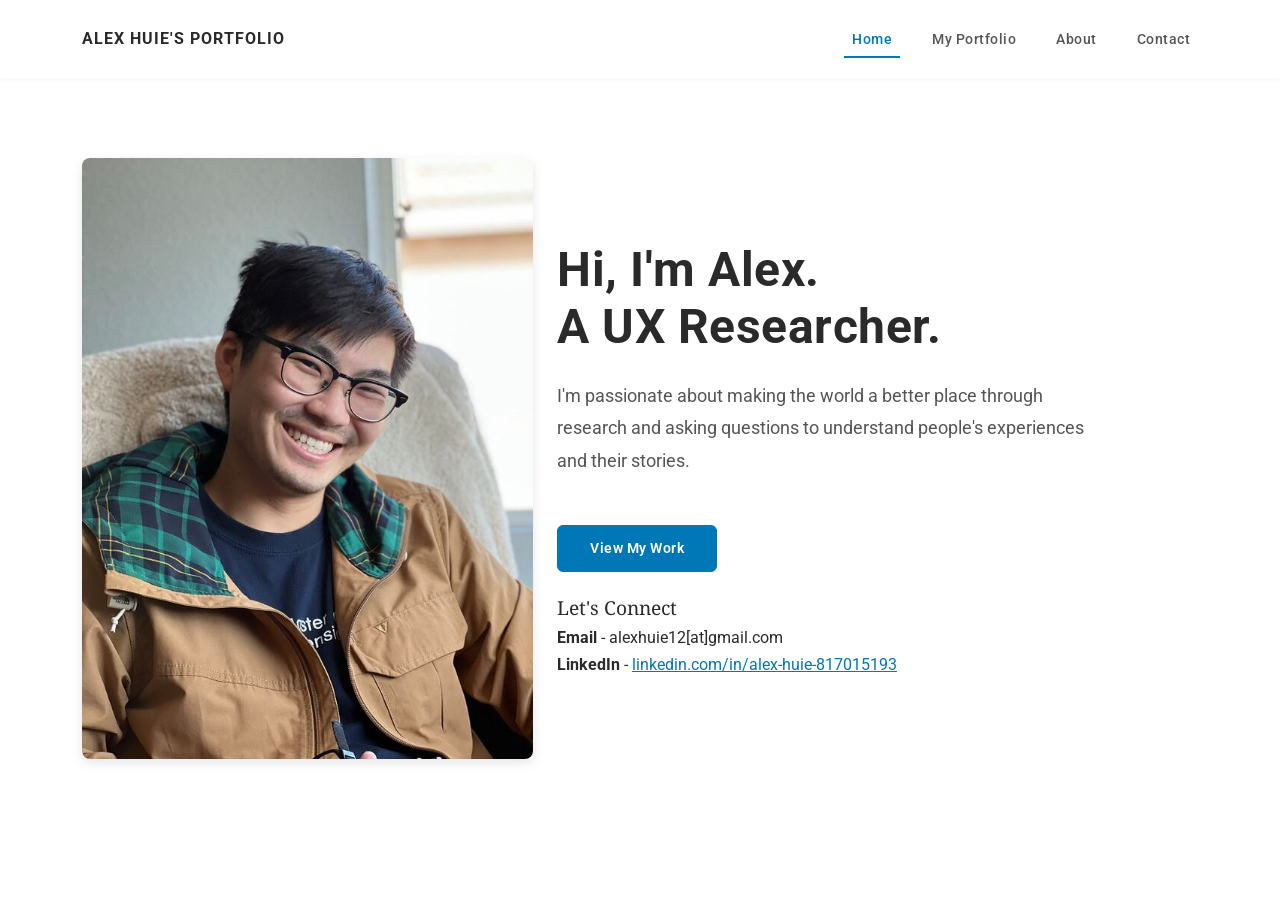
==== index.html @ 17f2474f "Bump CSS version to v3 to force cache refresh" ====
<!DOCTYPE html>
<html lang="en">
<head>
  <meta charset="UTF-8">
  <meta name="viewport" content="width=device-width, initial-scale=1.0">
  <meta http-equiv="Content-Security-Policy" content="upgrade-insecure-requests">
  <meta name="referrer" content="no-referrer">
  <title>Alex Huie - UX Researcher</title>
  <link rel="stylesheet" href="css/bootstrap.min.css">
  <link rel="stylesheet" href="css/styles.css?v=3">
</head>
<body>

  <!-- Navbar -->
  <nav class="navbar navbar-expand-md navbar-light bg-white">
    <div class="container">
      <a class="navbar-brand" href="index.html">Alex Huie's Portfolio</a>
      <button class="navbar-toggler" type="button" data-bs-toggle="collapse" data-bs-target="#mainNav">
        <span class="navbar-toggler-icon"></span>
      </button>
      <div class="collapse navbar-collapse justify-content-end" id="mainNav">
        <ul class="navbar-nav">
          <li class="nav-item"><a class="nav-link active" href="index.html">Home</a></li>
          <li class="nav-item"><a class="nav-link" href="my-portfolio.html">My Portfolio</a></li>
          <li class="nav-item"><a class="nav-link" href="about.html">About</a></li>
          <li class="nav-item"><a class="nav-link" href="contact.html">Contact</a></li>
        </ul>
      </div>
    </div>
  </nav>

  <!-- Hero -->
  <section class="hero">
    <div class="container">
      <div class="row align-items-center">
        <div class="col-md-5 mb-4 mb-md-0">
          <img src="resources/images/alex_face_pic.jpg" alt="Alex Huie" class="hero-img">
        </div>
        <div class="col-md-7">
          <h1 class="hero-title">Hi, I'm Alex.<br>A UX Researcher.</h1>
          <p class="hero-tagline">I'm passionate about making the world a better place through research and asking questions to understand people's experiences and their stories.</p>
          <a href="my-portfolio.html" class="btn btn-dark mt-3">View My Work</a>

          <div class="mt-4">
            <h3 style="font-size: 1.2rem; margin-bottom: 0.5rem;">Let's Connect</h3>
            <p style="margin-bottom: 0.25rem; line-height: 1.4;"><strong>Email</strong> - alexhuie12[at]gmail.com</p>
            <p style="margin-bottom: 0; line-height: 1.4;"><strong>LinkedIn</strong> - <a href="https://www.linkedin.com/in/alex-huie-817015193/" target="_blank" rel="noopener" class="standard-link">linkedin.com/in/alex-huie-817015193</a></p>
          </div>
        </div>
      </div>
    </div>
  </section>

  <script src="js/bootstrap.bundle.min.js"></script>
  <script>
    // Disable right-click
    document.addEventListener('contextmenu', event => event.preventDefault());
  </script>
</body>
</html>
---- css/styles.css ----
@import url('https://fonts.googleapis.com/css2?family=Droid+Serif:ital,wght@0,400;0,700;1,400&family=Roboto:wght@300;400;500;700&display=swap');

/* ── Color Variables ──────────────────────────────── */
:root {
  --accent-color: #0077b6;
  --accent-hover: #005a8f;
  --accent-light: #0096c7;
  --text-dark: #2a2a2a;
  --text-medium: #555;
  --text-light: #888;
  --border-color: #e0e0e0;
}

/* ── Base ─────────────────────────────────────────── */
body {
  font-family: 'Roboto', sans-serif;
  font-size: 16px;
  line-height: 1.7;
  color: var(--text-dark);
  background: #fff;
}

h1, h2, h3 {
  font-family: 'Droid Serif', serif;
  color: var(--text-dark);
  font-weight: 400;
}

h1 { font-size: 2.6rem; line-height: 1.3; }
h2 { font-size: 2rem; line-height: 1.35; color: var(--accent-color); }
h3 { font-size: 1.4rem; }

a {
  color: var(--text-dark);
  text-decoration: underline;
  transition: color 0.3s ease;
}
a:hover {
  color: var(--accent-color);
}

/* Standard blue/purple link behavior */
a.standard-link {
  color: var(--accent-color);
  transition: color 0.3s ease;
}
a.standard-link:visited {
  color: #800080;
}
a.standard-link:hover {
  color: var(--accent-hover);
}
a.standard-link:active {
  color: #cc0000;
}

/* ── Navbar ───────────────────────────────────────── */
.navbar {
  padding: 1.25rem 0;
  box-shadow: 0 2px 4px rgba(0,0,0,0.04);
}
.navbar-brand {
  font-family: 'Roboto', sans-serif;
  font-size: 1rem;
  font-weight: 700;
  text-transform: uppercase;
  letter-spacing: 1px;
  color: var(--text-dark) !important;
  transition: color 0.3s ease;
}
.navbar-brand:hover {
  color: var(--accent-color) !important;
}
.navbar-nav .nav-link {
  font-family: 'Roboto', sans-serif;
  font-size: 0.875rem;
  font-weight: 500;
  letter-spacing: 0.5px;
  color: var(--text-medium) !important;
  margin-left: 1.5rem;
  padding-bottom: 0.25rem;
  border-bottom: 2px solid transparent;
  transition: all 0.3s ease;
}
.navbar-nav .nav-link:hover {
  color: var(--accent-color) !important;
  border-bottom-color: var(--accent-light);
}
.navbar-nav .nav-link.active {
  color: var(--accent-color) !important;
  border-bottom-color: var(--accent-color);
}

/* ── Hero (Homepage) ──────────────────────────────── */
.hero {
  padding: 5rem 0 4rem;
}
.hero-title {
  font-family: 'Roboto', sans-serif;
  font-size: 3rem;
  font-weight: 700;
  letter-spacing: 0.5px;
  line-height: 1.2;
  margin-bottom: 1.5rem;
}
.hero-tagline {
  font-size: 1.125rem;
  line-height: 1.8;
  color: var(--text-medium);
  max-width: 540px;
  margin-bottom: 2rem;
}
.hero-img {
  max-width: 100%;
  height: auto;
  border-radius: 8px;
  box-shadow: 0 4px 12px rgba(0,0,0,0.1);
  transition: transform 0.3s ease, box-shadow 0.3s ease;
}
.hero-img:hover {
  transform: translateY(-4px);
  box-shadow: 0 8px 24px rgba(0,0,0,0.15);
}

/* ── Buttons ──────────────────────────────────────── */
.btn-dark {
  background-color: var(--accent-color);
  border-color: var(--accent-color);
  color: #fff;
  font-size: 0.875rem;
  font-weight: 600;
  letter-spacing: 0.5px;
  padding: 0.75rem 2rem;
  border-radius: 6px;
  transition: all 0.3s ease;
  text-decoration: none;
  display: inline-block;
}
.btn-dark:hover {
  background-color: var(--accent-hover);
  border-color: var(--accent-hover);
  transform: translateY(-2px);
  box-shadow: 0 4px 12px rgba(0, 119, 182, 0.3);
  color: #fff;
}

/* ── Portfolio Cards ──────────────────────────────── */
.portfolio-card {
  padding: 4rem 0;
  transition: background-color 0.3s ease;
}
.portfolio-card:nth-child(even) {
  background-color: #f8f9fa;
  margin-left: -15px;
  margin-right: -15px;
  padding-left: 15px;
  padding-right: 15px;
}
.portfolio-card + .portfolio-card {
  border-top: 1px solid var(--border-color);
}
.portfolio-card img {
  width: 100%;
  height: auto;
  border-radius: 8px;
  object-fit: cover;
  box-shadow: 0 2px 8px rgba(0,0,0,0.1);
  transition: all 0.3s ease;
}
.portfolio-card img:hover {
  transform: scale(1.02);
  box-shadow: 0 4px 16px rgba(0,0,0,0.15);
}
.portfolio-card .card-type {
  font-size: 0.75rem;
  font-weight: 600;
  text-transform: uppercase;
  letter-spacing: 1px;
  color: var(--accent-color);
  margin-bottom: 0.5rem;
}
.portfolio-card h3 {
  margin-bottom: 0.75rem;
  transition: color 0.3s ease;
}
.portfolio-card h3:hover {
  color: var(--accent-color);
}
.portfolio-card .card-methods {
  font-size: 0.85rem;
  color: var(--text-light);
  margin-bottom: 1rem;
  font-style: italic;
}
.portfolio-card .card-desc {
  margin-bottom: 0.75rem;
  line-height: 1.8;
}
.portfolio-card .card-impact {
  font-weight: 500;
  color: var(--accent-color);
  margin-bottom: 1.5rem;
  padding-left: 1rem;
  border-left: 3px solid var(--accent-light);
}
.portfolio-card .btn {
  font-size: 0.8rem;
}

/* ── Page Header ──────────────────────────────────── */
.page-header {
  padding: 4rem 0 2rem;
  border-bottom: 3px solid var(--accent-color);
  margin-bottom: 2rem;
}
.page-header h1 {
  margin-bottom: 0;
  color: var(--text-dark);
}

/* ── About Page ───────────────────────────────────── */
.about-content {
  padding: 0 0 4rem;
  max-width: 720px;
}
.about-content p {
  margin-bottom: 1.5rem;
  line-height: 1.8;
  color: var(--text-dark);
}

/* ── Contact Page ─────────────────────────────────── */
.contact-content {
  padding: 0 0 4rem;
}
.contact-content p {
  font-size: 1.1rem;
  margin-bottom: 0.75rem;
  line-height: 1.7;
}

/* ── Case Study Pages ─────────────────────────────── */
.case-study {
  padding: 2rem 0 4rem;
}
.case-study-meta p {
  margin-bottom: 0.5rem;
  line-height: 1.6;
}
.case-study .disclaimer {
  font-size: 0.875rem;
  font-style: italic;
  color: var(--text-light);
  text-align: left;
  margin-bottom: 2rem;
  line-height: 1.5;
  padding: 1rem;
  background-color: #f8f9fa;
  border-left: 3px solid var(--accent-light);
  border-radius: 4px;
}
.case-study .canva-embed {
  position: relative;
  width: 100%;
  padding-bottom: 56.25%; /* 16:9 */
  height: 0;
  overflow: hidden;
  margin-bottom: 2rem;
  border-radius: 8px;
  box-shadow: 0 4px 12px rgba(0,0,0,0.1);
}
.case-study .canva-embed iframe {
  position: absolute;
  top: 0;
  left: 0;
  width: 100%;
  height: 100%;
  border: none;
}
.case-study .fallback-link {
  margin-bottom: 2rem;
}
.case-study-image {
  margin: 2rem 0;
}
.case-study-image img {
  display: block;
  width: 100%;
  height: auto;
  border-radius: 8px;
  box-shadow: 0 4px 12px rgba(0,0,0,0.1);
  transition: transform 0.3s ease, box-shadow 0.3s ease;
}
.case-study-image img:hover {
  transform: translateY(-2px);
  box-shadow: 0 6px 16px rgba(0,0,0,0.15);
}
.image-caption {
  font-size: 0.875rem;
  font-style: italic;
  color: var(--text-light);
  text-align: center;
  margin-top: 0.75rem;
  margin-bottom: 0;
  line-height: 1.5;
}

/* ── Footer ───────────────────────────────────────── */
.site-footer {
  border-top: 2px solid var(--border-color);
  padding: 2rem 0;
  margin-top: 3rem;
  background-color: #f8f9fa;
}
.site-footer .nav-link {
  font-size: 0.8rem;
  font-weight: 600;
  letter-spacing: 0.5px;
  color: var(--text-medium);
  padding: 0 0.75rem;
  transition: color 0.3s ease;
}
.site-footer .nav-link:hover {
  color: var(--accent-color);
}

/* ── Responsive ───────────────────────────────────── */
@media (max-width: 768px) {
  .hero-title {
    font-size: 2rem;
  }
  h1 { font-size: 2rem; }
  h2 { font-size: 1.5rem; }

  .hero {
    padding: 3rem 0 2rem;
    text-align: center;
  }
  .hero-tagline {
    margin: 0 auto 1.5rem;
  }
  .hero-img {
    margin-bottom: 2rem;
  }

  .portfolio-card {
    padding: 3rem 0;
  }
  .portfolio-card:nth-child(even) {
    margin-left: 0;
    margin-right: 0;
    padding-left: 0;
    padding-right: 0;
  }
  .portfolio-card img {
    margin-bottom: 1.5rem;
  }

  .navbar-nav .nav-link {
    margin-left: 0;
    border-bottom: none;
    padding: 0.5rem 0;
  }
  .navbar-nav .nav-link.active {
    border-bottom: none;
    font-weight: 700;
  }

  .page-header {
    padding: 3rem 0 1.5rem;
  }
}
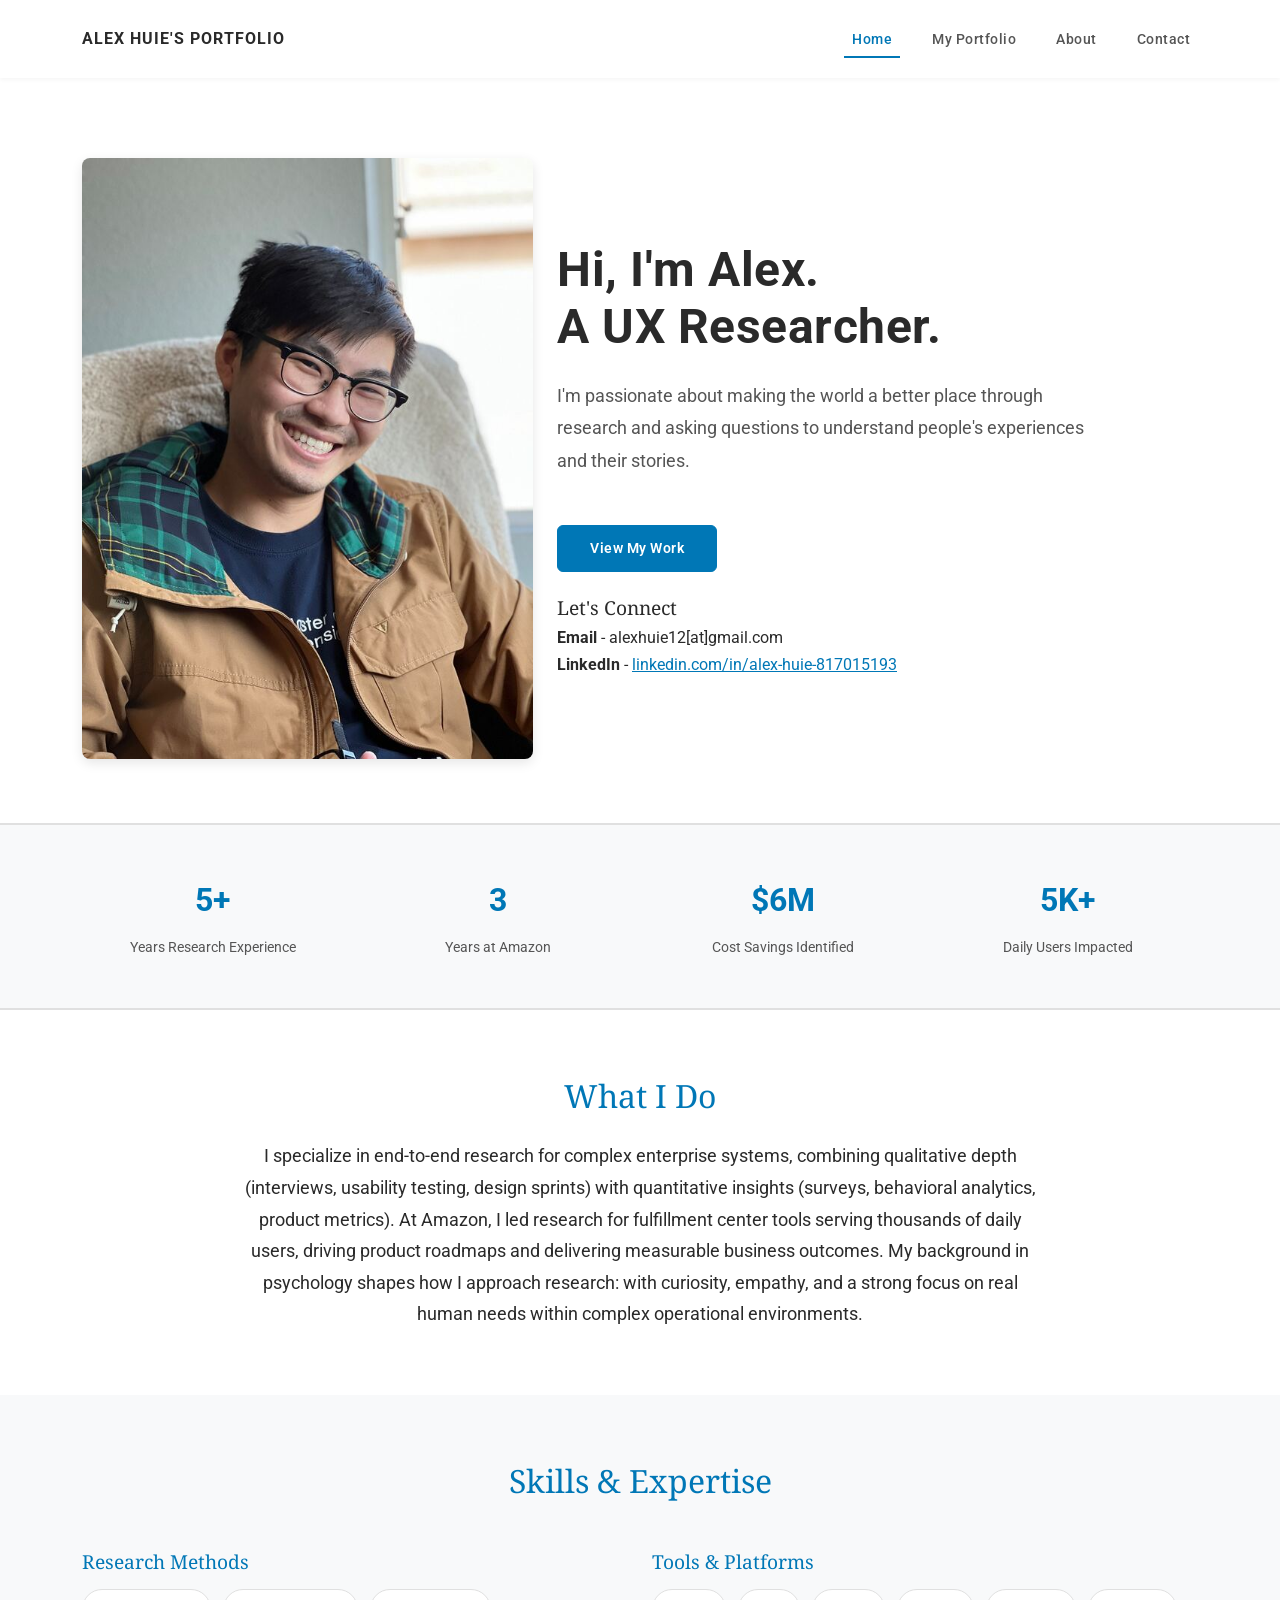
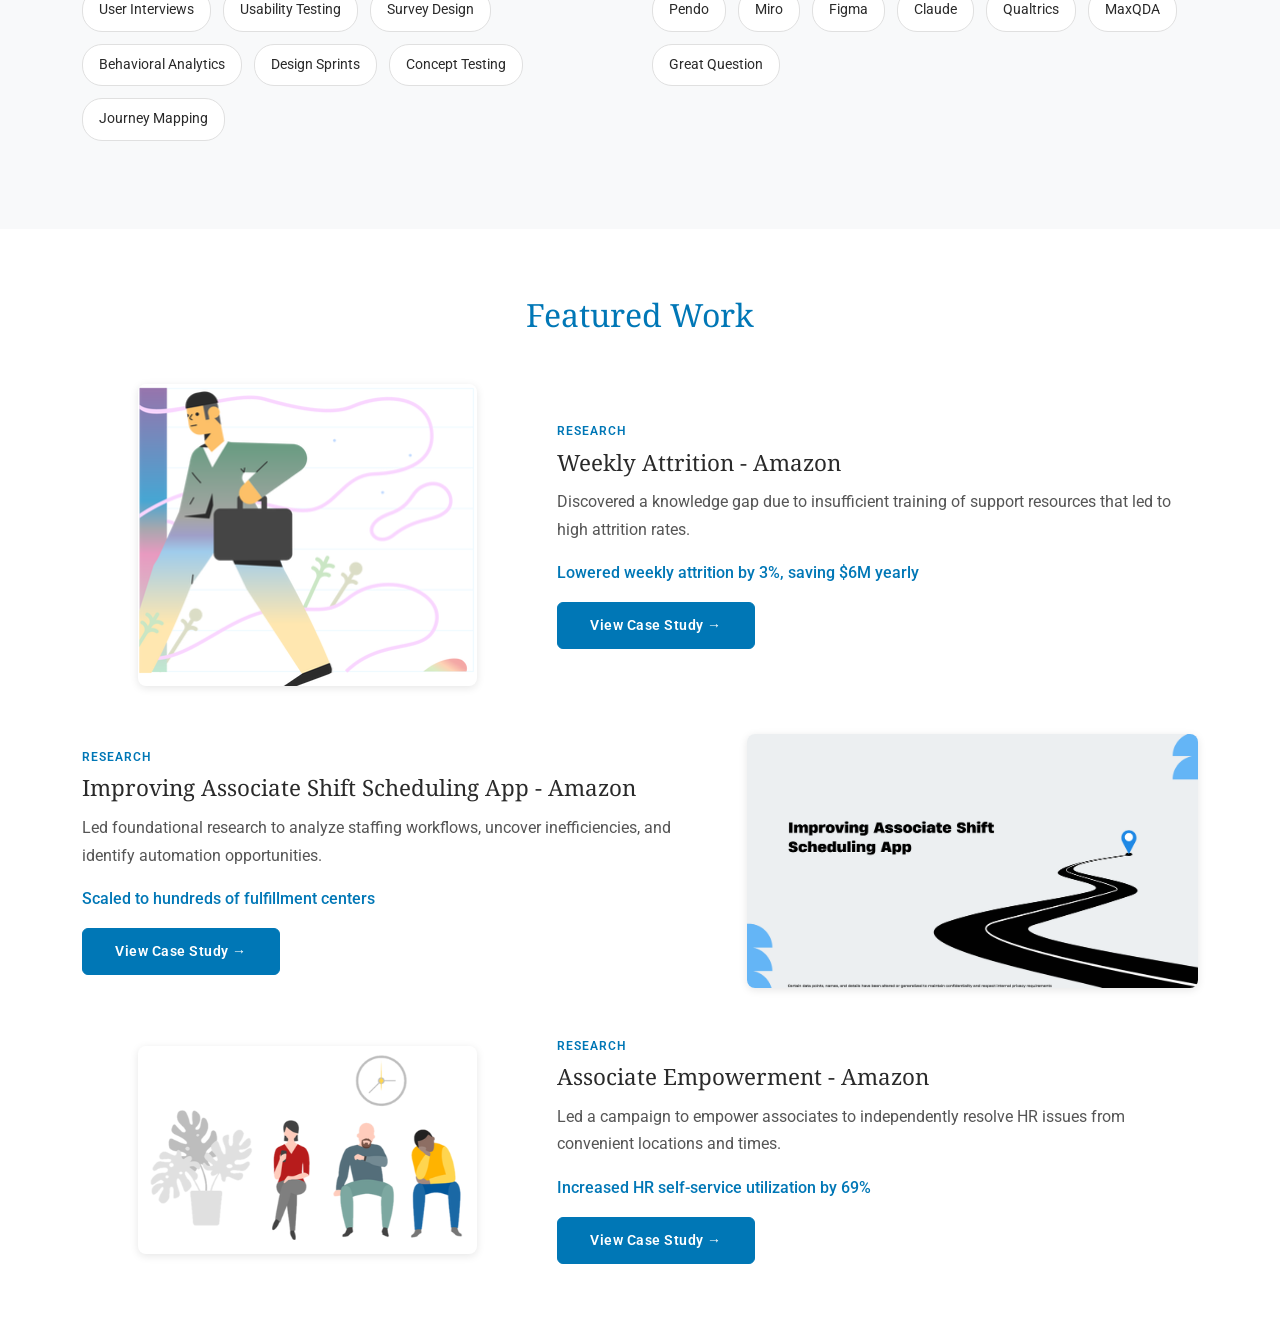
==== commit a200bebc: "Revamped home page" ====
--- a/index.html
+++ b/index.html
@@ -7,7 +7,7 @@
   <meta name="referrer" content="no-referrer">
   <title>Alex Huie - UX Researcher</title>
   <link rel="stylesheet" href="css/bootstrap.min.css">
-  <link rel="stylesheet" href="css/styles.css?v=3">
+  <link rel="stylesheet" href="css/styles.css?v=4">
 </head>
 <body>
 
@@ -51,6 +51,124 @@
     </div>
   </section>
 
+  <!-- Stats Bar -->
+  <section style="background-color: #f8f9fa; padding: 3rem 0; border-top: 2px solid var(--border-color); border-bottom: 2px solid var(--border-color);">
+    <div class="container">
+      <div class="row text-center">
+        <div class="col-md-3 col-6 mb-3 mb-md-0">
+          <div style="font-size: 2rem; font-weight: 700; color: var(--accent-color); margin-bottom: 0.5rem;">5+</div>
+          <div style="font-size: 0.9rem; color: var(--text-medium);">Years Research Experience</div>
+        </div>
+        <div class="col-md-3 col-6 mb-3 mb-md-0">
+          <div style="font-size: 2rem; font-weight: 700; color: var(--accent-color); margin-bottom: 0.5rem;">3</div>
+          <div style="font-size: 0.9rem; color: var(--text-medium);">Years at Amazon</div>
+        </div>
+        <div class="col-md-3 col-6">
+          <div style="font-size: 2rem; font-weight: 700; color: var(--accent-color); margin-bottom: 0.5rem;">$6M</div>
+          <div style="font-size: 0.9rem; color: var(--text-medium);">Cost Savings Identified</div>
+        </div>
+        <div class="col-md-3 col-6">
+          <div style="font-size: 2rem; font-weight: 700; color: var(--accent-color); margin-bottom: 0.5rem;">5K+</div>
+          <div style="font-size: 0.9rem; color: var(--text-medium);">Daily Users Impacted</div>
+        </div>
+      </div>
+    </div>
+  </section>
+
+  <!-- What I Do -->
+  <section style="padding: 4rem 0;">
+    <div class="container">
+      <div style="max-width: 800px; margin: 0 auto; text-align: center;">
+        <h2 style="margin-bottom: 1.5rem;">What I Do</h2>
+        <p style="font-size: 1.1rem; line-height: 1.8; color: var(--text-dark); margin-bottom: 0;">
+          I specialize in end-to-end research for complex enterprise systems, combining qualitative depth (interviews, usability testing, design sprints) with quantitative insights (surveys, behavioral analytics, product metrics). At Amazon, I led research for fulfillment center tools serving thousands of daily users, driving product roadmaps and delivering measurable business outcomes. My background in psychology shapes how I approach research: with curiosity, empathy, and a strong focus on real human needs within complex operational environments.
+        </p>
+      </div>
+    </div>
+  </section>
+
+  <!-- Skills -->
+  <section style="background-color: #f8f9fa; padding: 4rem 0;">
+    <div class="container">
+      <h2 style="text-align: center; margin-bottom: 3rem;">Skills & Expertise</h2>
+      <div class="row">
+        <div class="col-md-6 mb-4">
+          <h3 style="font-size: 1.2rem; color: var(--accent-color); margin-bottom: 1rem;">Research Methods</h3>
+          <div style="display: flex; flex-wrap: wrap; gap: 0.75rem;">
+            <span style="background: white; padding: 0.5rem 1rem; border-radius: 20px; font-size: 0.9rem; border: 1px solid var(--border-color); white-space: nowrap;">User Interviews</span>
+            <span style="background: white; padding: 0.5rem 1rem; border-radius: 20px; font-size: 0.9rem; border: 1px solid var(--border-color); white-space: nowrap;">Usability Testing</span>
+            <span style="background: white; padding: 0.5rem 1rem; border-radius: 20px; font-size: 0.9rem; border: 1px solid var(--border-color); white-space: nowrap;">Survey Design</span>
+            <span style="background: white; padding: 0.5rem 1rem; border-radius: 20px; font-size: 0.9rem; border: 1px solid var(--border-color); white-space: nowrap;">Behavioral Analytics</span>
+            <span style="background: white; padding: 0.5rem 1rem; border-radius: 20px; font-size: 0.9rem; border: 1px solid var(--border-color); white-space: nowrap;">Design Sprints</span>
+            <span style="background: white; padding: 0.5rem 1rem; border-radius: 20px; font-size: 0.9rem; border: 1px solid var(--border-color); white-space: nowrap;">Concept Testing</span>
+            <span style="background: white; padding: 0.5rem 1rem; border-radius: 20px; font-size: 0.9rem; border: 1px solid var(--border-color); white-space: nowrap;">Journey Mapping</span>
+          </div>
+        </div>
+        <div class="col-md-6 mb-4">
+          <h3 style="font-size: 1.2rem; color: var(--accent-color); margin-bottom: 1rem;">Tools & Platforms</h3>
+          <div style="display: flex; flex-wrap: wrap; gap: 0.75rem;">
+            <span style="background: white; padding: 0.5rem 1rem; border-radius: 20px; font-size: 0.9rem; border: 1px solid var(--border-color); white-space: nowrap;">Pendo</span>
+            <span style="background: white; padding: 0.5rem 1rem; border-radius: 20px; font-size: 0.9rem; border: 1px solid var(--border-color); white-space: nowrap;">Miro</span>
+            <span style="background: white; padding: 0.5rem 1rem; border-radius: 20px; font-size: 0.9rem; border: 1px solid var(--border-color); white-space: nowrap;">Figma</span>
+            <span style="background: white; padding: 0.5rem 1rem; border-radius: 20px; font-size: 0.9rem; border: 1px solid var(--border-color); white-space: nowrap;">Claude</span>
+            <span style="background: white; padding: 0.5rem 1rem; border-radius: 20px; font-size: 0.9rem; border: 1px solid var(--border-color); white-space: nowrap;">Qualtrics</span>
+            <span style="background: white; padding: 0.5rem 1rem; border-radius: 20px; font-size: 0.9rem; border: 1px solid var(--border-color); white-space: nowrap;">MaxQDA</span>
+            <span style="background: white; padding: 0.5rem 1rem; border-radius: 20px; font-size: 0.9rem; border: 1px solid var(--border-color); white-space: nowrap;">Great Question</span>
+          </div>
+        </div>
+      </div>
+    </div>
+  </section>
+
+  <!-- Featured Projects -->
+  <section style="padding: 4rem 0;">
+    <div class="container">
+      <h2 style="text-align: center; margin-bottom: 3rem;">Featured Work</h2>
+
+      <!-- Project 1 -->
+      <div class="row align-items-center mb-5">
+        <div class="col-md-5 mb-3 mb-md-0">
+          <img src="resources/images/amazon%20weekly%20attrition/amazon weekly attrition thumbnail.png" alt="Weekly Attrition Research" style="width: 75%; height: auto; border-radius: 8px; box-shadow: 0 2px 8px rgba(0,0,0,0.1); display: block; margin: 0 auto;">
+        </div>
+        <div class="col-md-7">
+          <div style="font-size: 0.75rem; font-weight: 600; text-transform: uppercase; letter-spacing: 1px; color: var(--accent-color); margin-bottom: 0.5rem;">Research</div>
+          <h3 style="margin-bottom: 0.75rem;">Weekly Attrition - Amazon</h3>
+          <p style="color: var(--text-medium); margin-bottom: 1rem;">Discovered a knowledge gap due to insufficient training of support resources that led to high attrition rates.</p>
+          <p style="font-weight: 500; color: var(--accent-color); margin-bottom: 1rem;">Lowered weekly attrition by 3%, saving $6M yearly</p>
+          <a href="weekly-attrition---amazon.html" class="btn btn-dark">View Case Study →</a>
+        </div>
+      </div>
+
+      <!-- Project 2 -->
+      <div class="row align-items-center mb-5" style="flex-direction: row-reverse;">
+        <div class="col-md-5 mb-3 mb-md-0">
+          <img src="resources/images/amazon improving associate scheduling app/amazon improving aa scheduling app thumbnail.png" alt="Scheduling App Research" style="width: 100%; height: auto; border-radius: 8px; box-shadow: 0 2px 8px rgba(0,0,0,0.1);">
+        </div>
+        <div class="col-md-7">
+          <div style="font-size: 0.75rem; font-weight: 600; text-transform: uppercase; letter-spacing: 1px; color: var(--accent-color); margin-bottom: 0.5rem;">Research</div>
+          <h3 style="margin-bottom: 0.75rem;">Improving Associate Shift Scheduling App - Amazon</h3>
+          <p style="color: var(--text-medium); margin-bottom: 1rem;">Led foundational research to analyze staffing workflows, uncover inefficiencies, and identify automation opportunities.</p>
+          <p style="font-weight: 500; color: var(--accent-color); margin-bottom: 1rem;">Scaled to hundreds of fulfillment centers</p>
+          <a href="improving-associate-shift-scheduling-app.html" class="btn btn-dark">View Case Study →</a>
+        </div>
+      </div>
+
+      <!-- Project 3 -->
+      <div class="row align-items-center">
+        <div class="col-md-5 mb-3 mb-md-0">
+          <img src="resources/images/amazon%20associate%20empowerment/amazon associate empowerment thumbnail.png" alt="Associate Empowerment" style="width: 75%; height: auto; border-radius: 8px; box-shadow: 0 2px 8px rgba(0,0,0,0.1); display: block; margin: 0 auto;">
+        </div>
+        <div class="col-md-7">
+          <div style="font-size: 0.75rem; font-weight: 600; text-transform: uppercase; letter-spacing: 1px; color: var(--accent-color); margin-bottom: 0.5rem;">Research</div>
+          <h3 style="margin-bottom: 0.75rem;">Associate Empowerment - Amazon</h3>
+          <p style="color: var(--text-medium); margin-bottom: 1rem;">Led a campaign to empower associates to independently resolve HR issues from convenient locations and times.</p>
+          <p style="font-weight: 500; color: var(--accent-color); margin-bottom: 1rem;">Increased HR self-service utilization by 69%</p>
+          <a href="associate-empowerment---amazon.html" class="btn btn-dark">View Case Study →</a>
+        </div>
+      </div>
+    </div>
+  </section>
+
   <script src="js/bootstrap.bundle.min.js"></script>
   <script>
     // Disable right-click
--- a/css/styles.css
+++ b/css/styles.css
@@ -9,6 +9,11 @@
   --text-medium: #555;
   --text-light: #888;
   --border-color: #e0e0e0;
+}
+
+/* ── Smooth Scrolling ─────────────────────────────── */
+html {
+  scroll-behavior: smooth;
 }
 
 /* ── Base ─────────────────────────────────────────── */
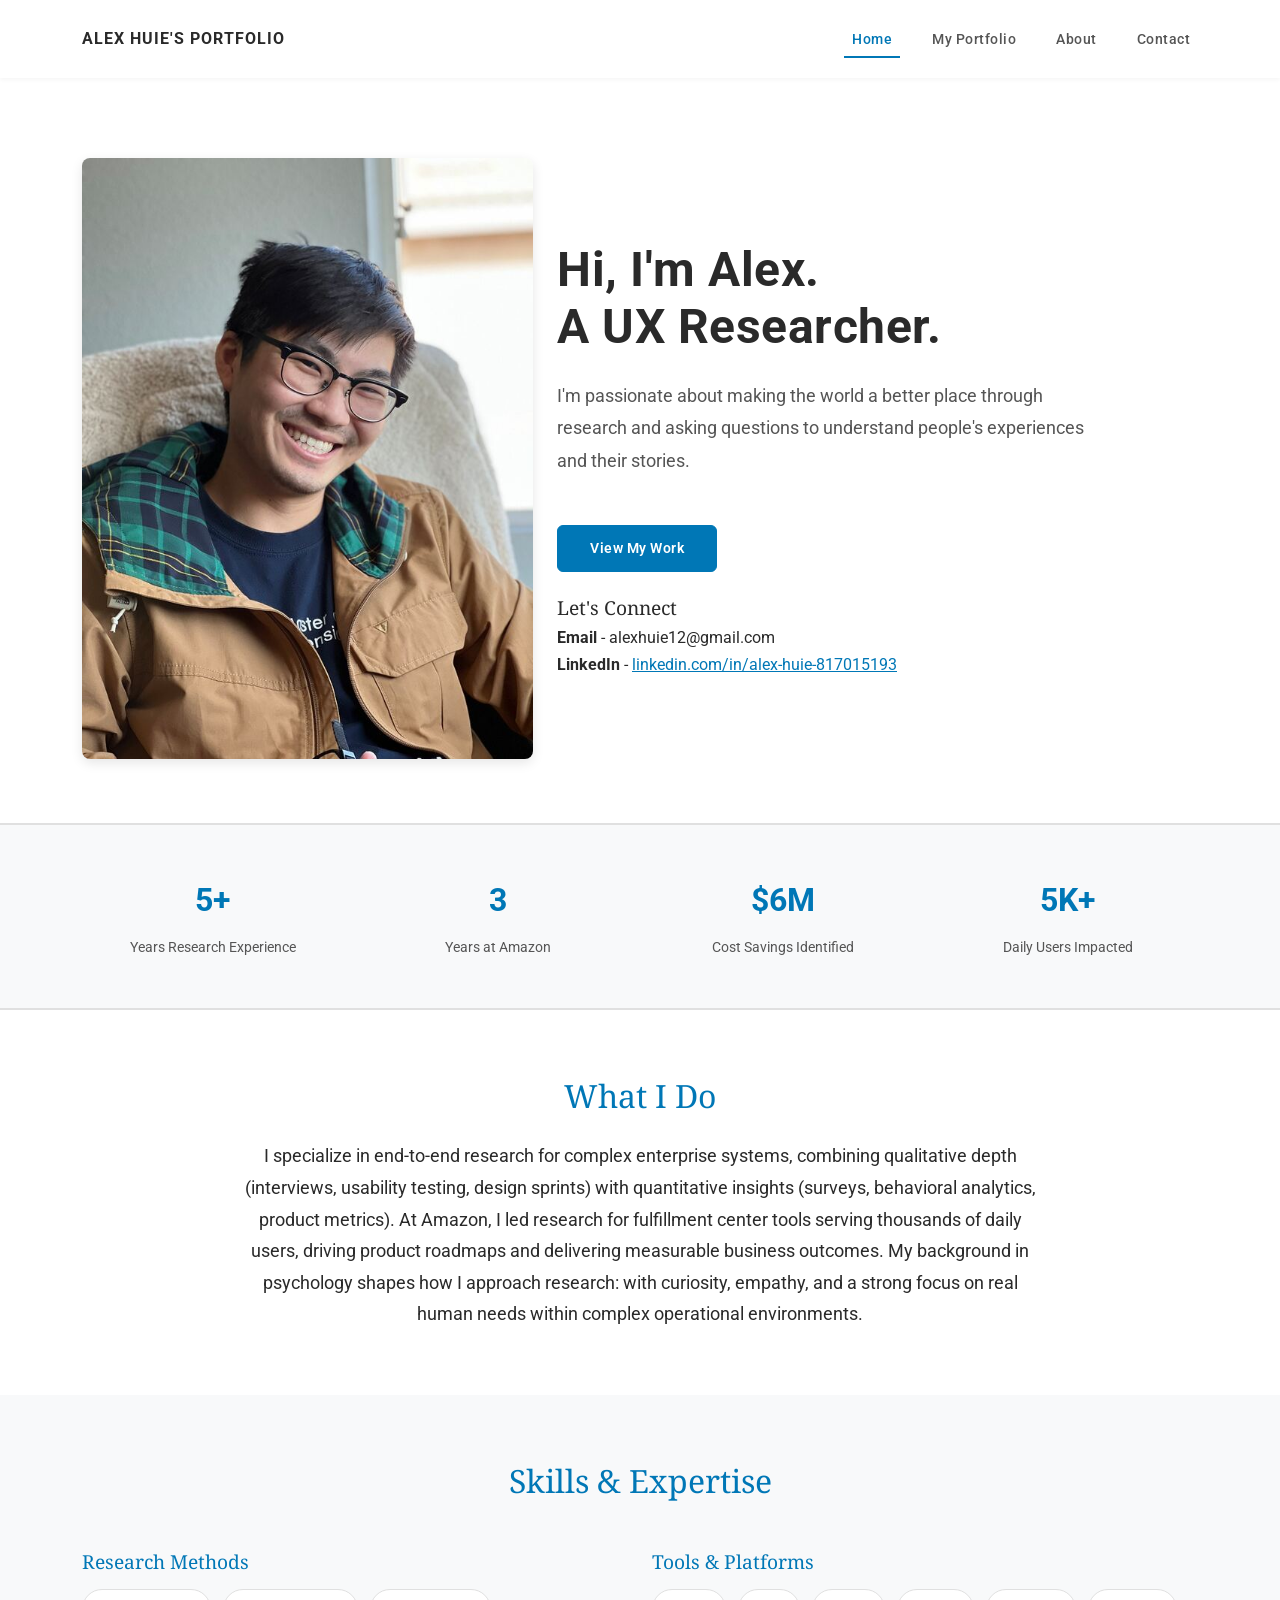
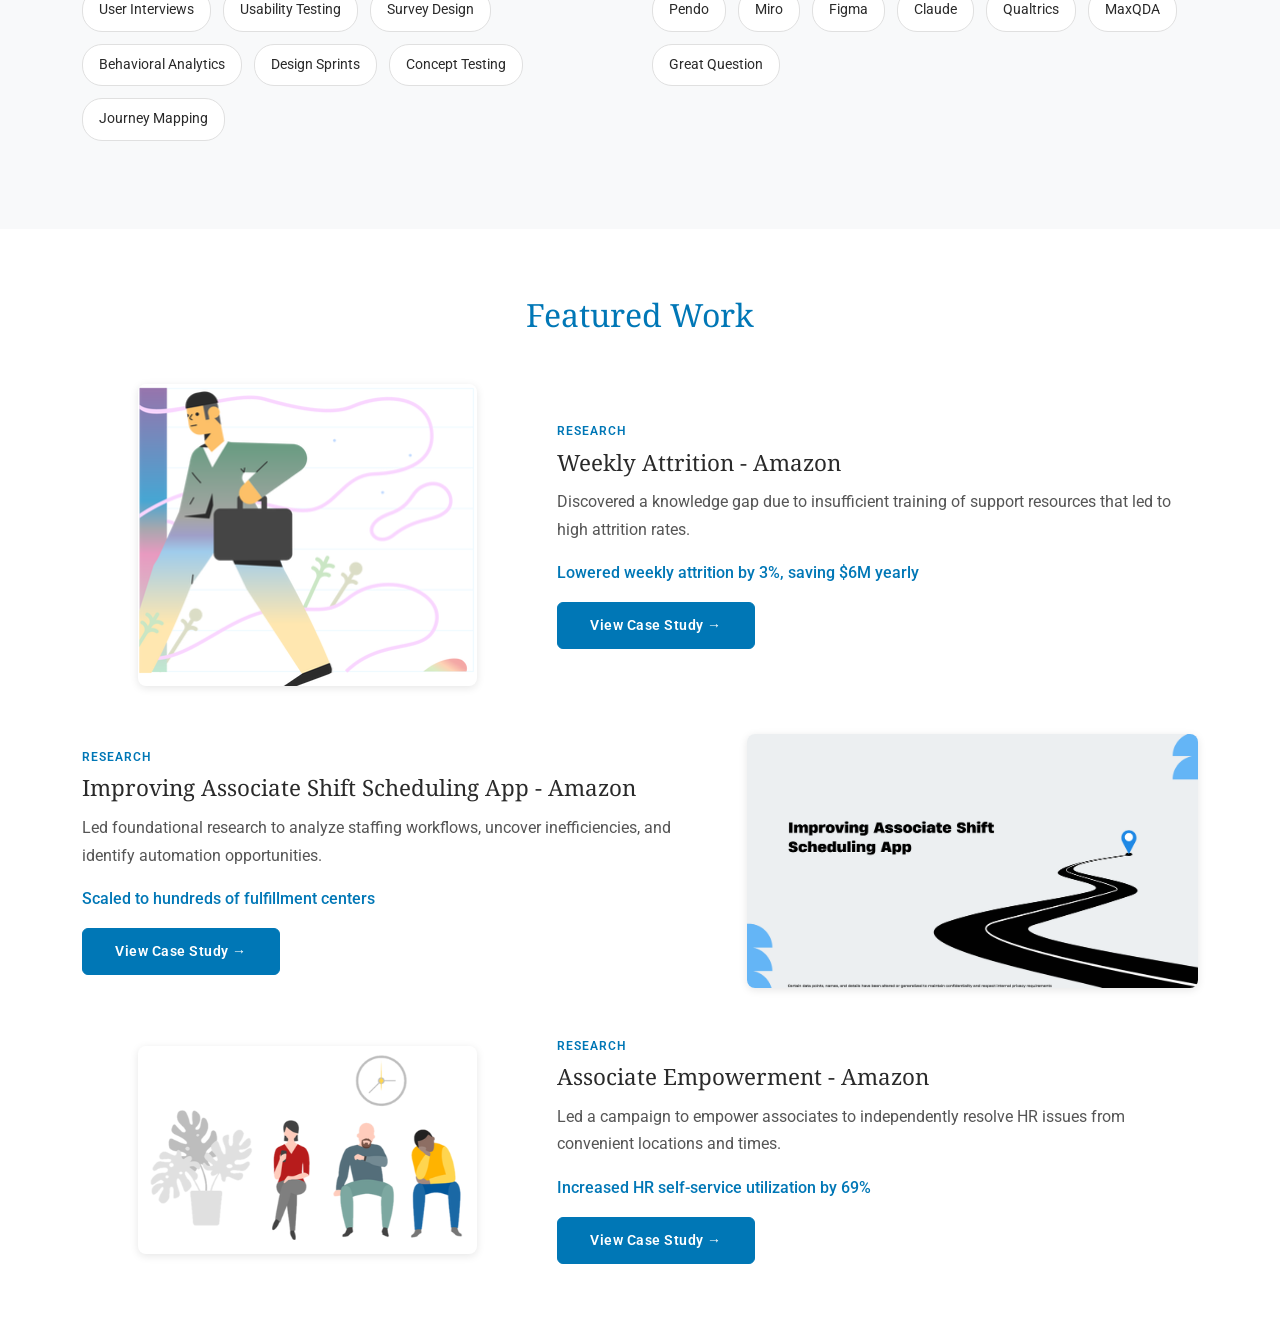
==== commit 043cc52c: "updated contact page" ====
--- a/index.html
+++ b/index.html
@@ -43,7 +43,7 @@
 
           <div class="mt-4">
             <h3 style="font-size: 1.2rem; margin-bottom: 0.5rem;">Let's Connect</h3>
-            <p style="margin-bottom: 0.25rem; line-height: 1.4;"><strong>Email</strong> - alexhuie12[at]gmail.com</p>
+            <p style="margin-bottom: 0.25rem; line-height: 1.4;"><strong>Email</strong> - <span id="email-display"></span></p>
             <p style="margin-bottom: 0; line-height: 1.4;"><strong>LinkedIn</strong> - <a href="https://www.linkedin.com/in/alex-huie-817015193/" target="_blank" rel="noopener" class="standard-link">linkedin.com/in/alex-huie-817015193</a></p>
           </div>
         </div>
@@ -171,6 +171,12 @@
 
   <script src="js/bootstrap.bundle.min.js"></script>
   <script>
+    // Construct email to avoid bot scraping
+    const user = 'alexhuie12';
+    const domain = 'gmail.com';
+    const email = user + '@' + domain;
+    document.getElementById('email-display').textContent = email;
+
     // Disable right-click
     document.addEventListener('contextmenu', event => event.preventDefault());
   </script>
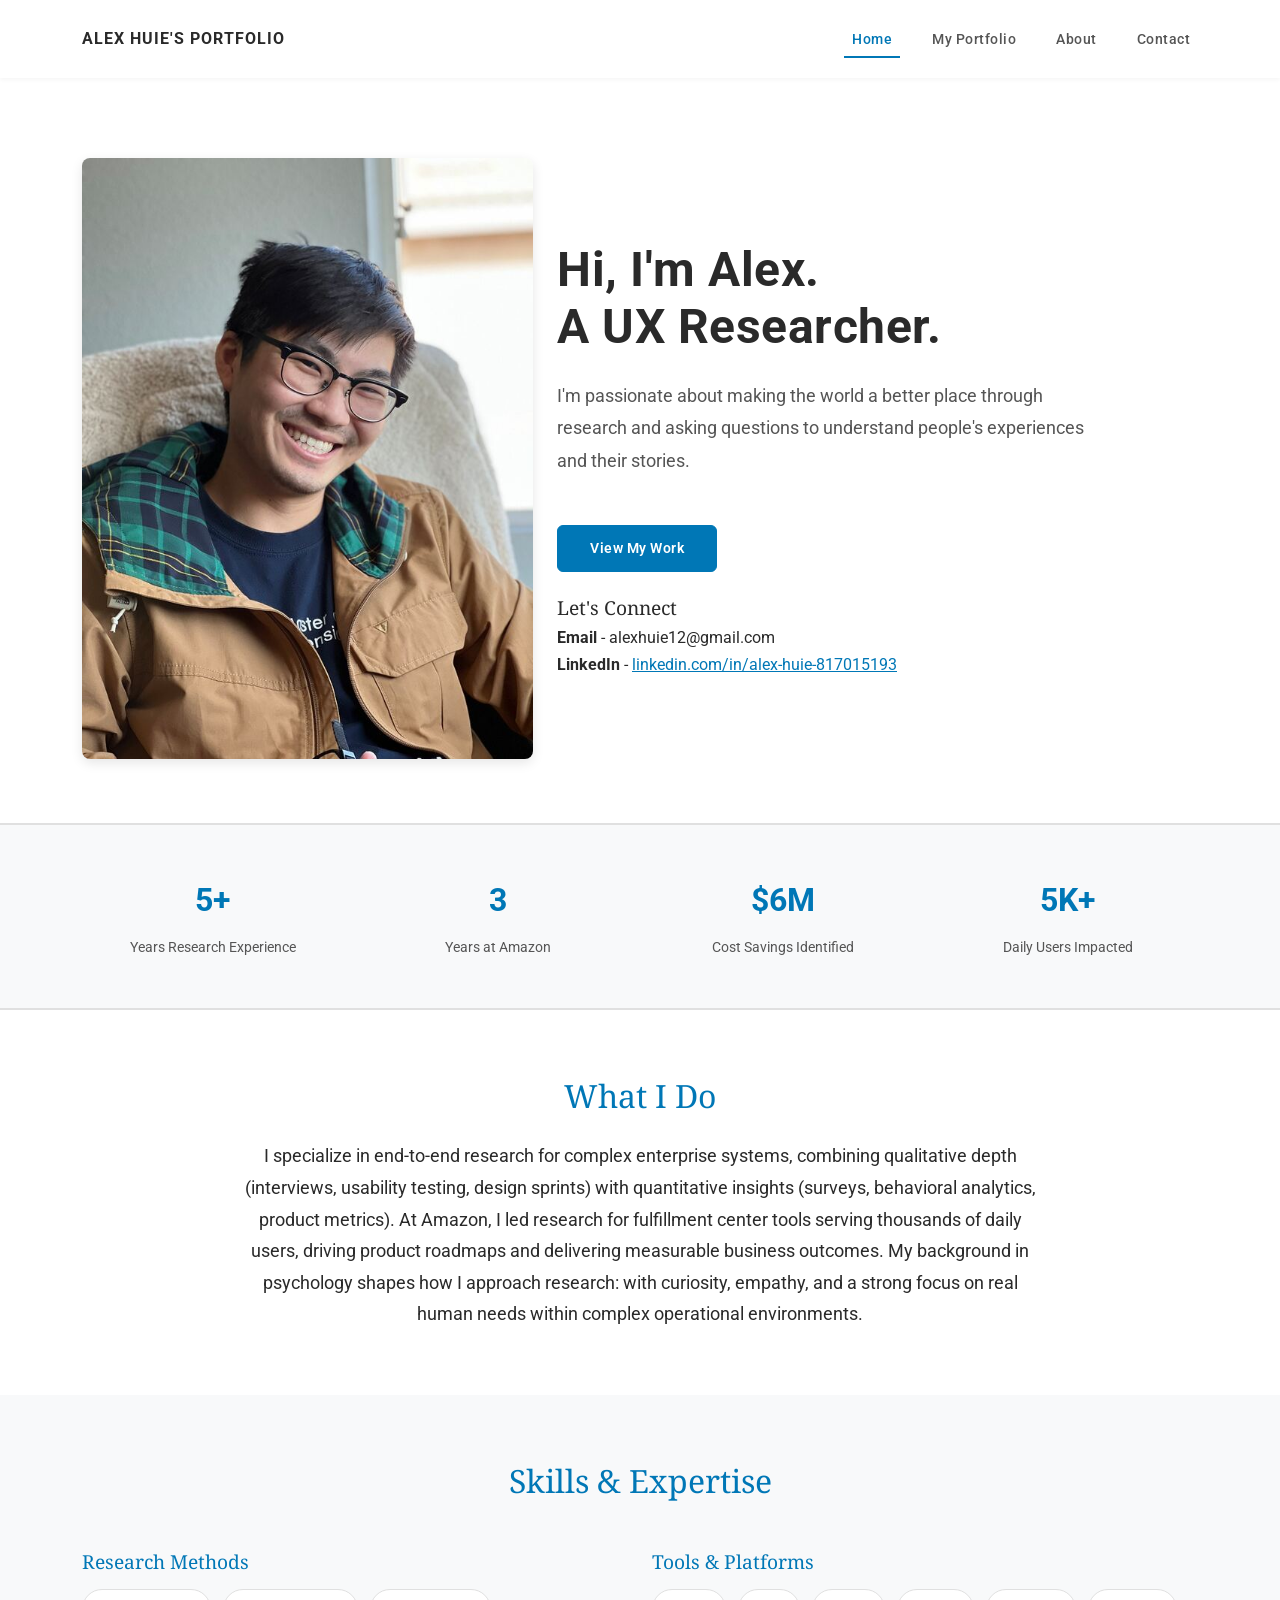
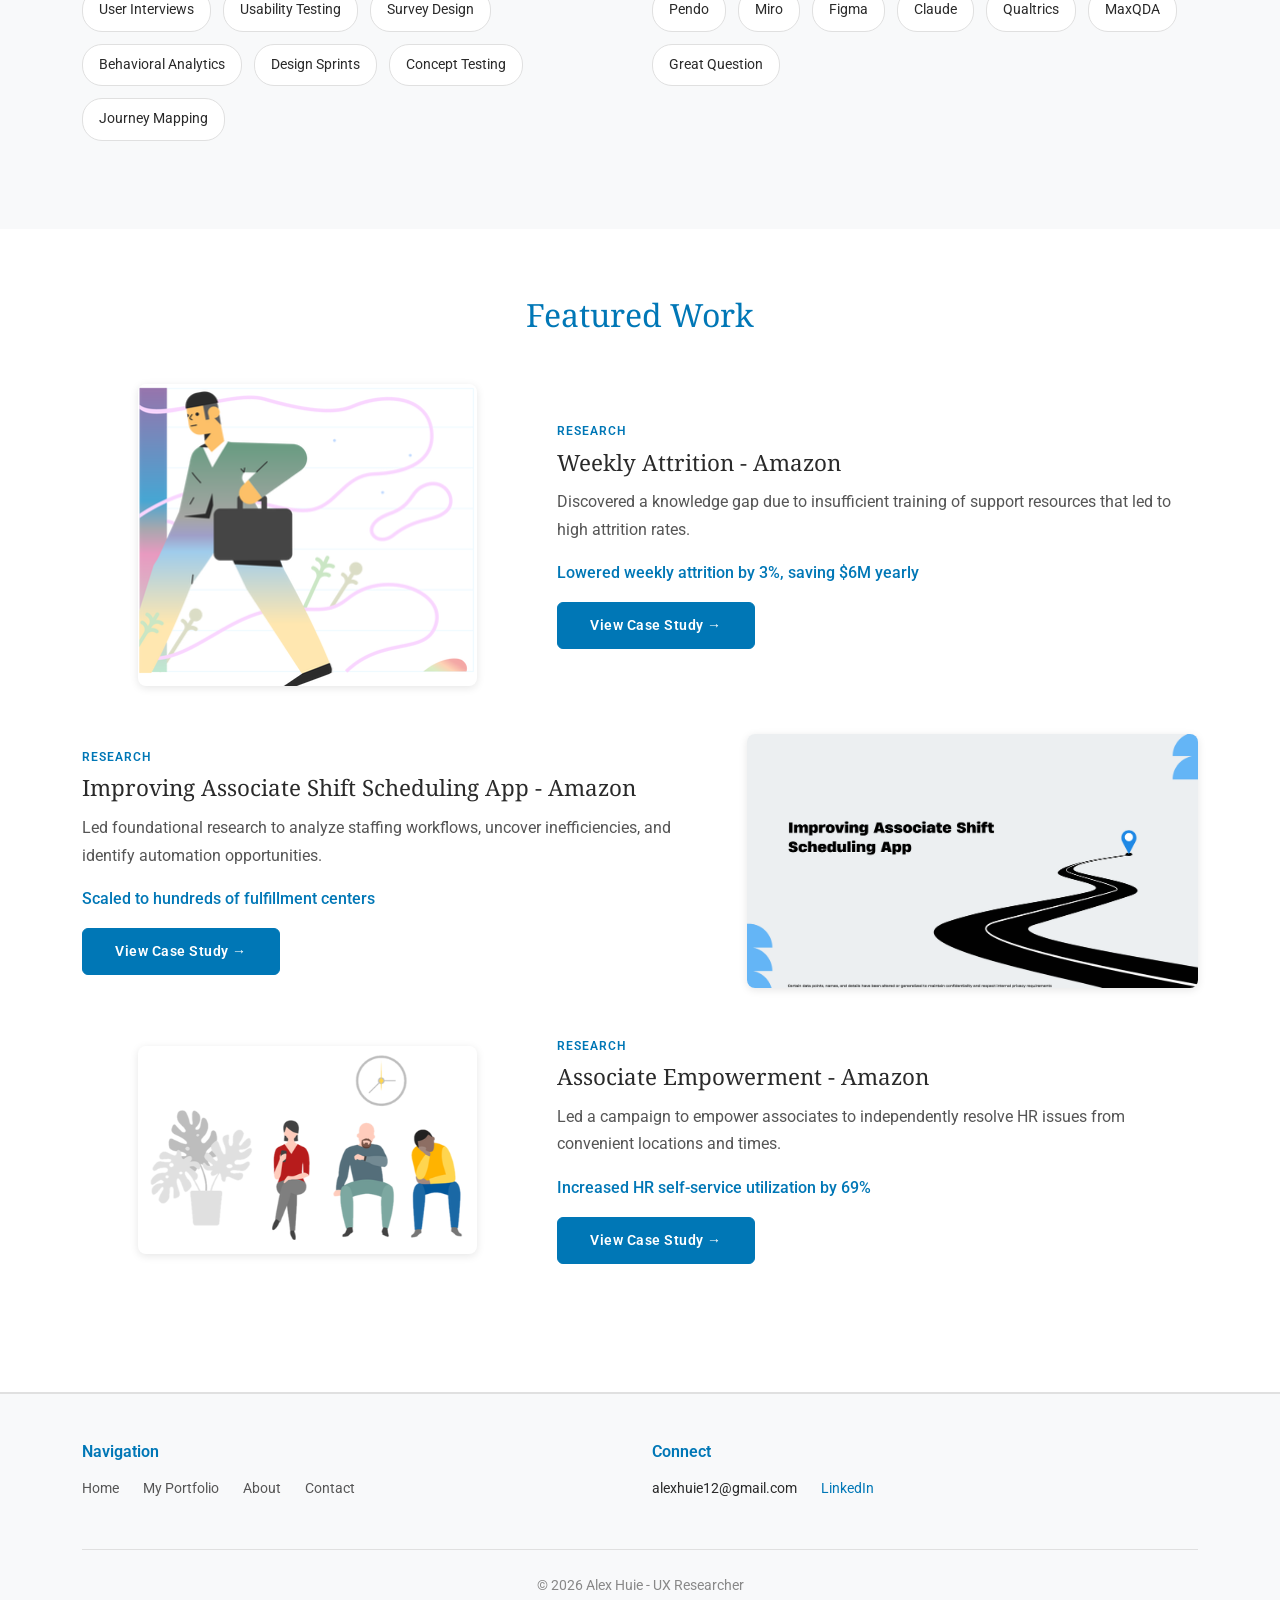
==== commit e31a9c62: "added footer" ====
--- a/index.html
+++ b/index.html
@@ -7,7 +7,7 @@
   <meta name="referrer" content="no-referrer">
   <title>Alex Huie - UX Researcher</title>
   <link rel="stylesheet" href="css/bootstrap.min.css">
-  <link rel="stylesheet" href="css/styles.css?v=4">
+  <link rel="stylesheet" href="css/styles.css?v=6">
 </head>
 <body>
 
@@ -169,6 +169,33 @@
     </div>
   </section>
 
+  <!-- Footer -->
+  <footer style="background-color: #f8f9fa; border-top: 2px solid #e0e0e0; padding: 3rem 0 2rem; margin-top: 4rem;">
+    <div class="container">
+      <div class="row">
+        <div class="col-md-6 mb-3" style="text-align: left;">
+          <h4 style="font-size: 1rem; color: #0077b6; margin-bottom: 1rem; font-weight: 600;">Navigation</h4>
+          <div style="display: flex; gap: 1.5rem; flex-wrap: wrap;">
+            <a href="index.html" style="color: #555; text-decoration: none; font-size: 0.9rem;">Home</a>
+            <a href="my-portfolio.html" style="color: #555; text-decoration: none; font-size: 0.9rem;">My Portfolio</a>
+            <a href="about.html" style="color: #555; text-decoration: none; font-size: 0.9rem;">About</a>
+            <a href="contact.html" style="color: #555; text-decoration: none; font-size: 0.9rem;">Contact</a>
+          </div>
+        </div>
+        <div class="col-md-6 mb-3" style="text-align: left;">
+          <h4 style="font-size: 1rem; color: #0077b6; margin-bottom: 1rem; font-weight: 600;">Connect</h4>
+          <div style="display: flex; gap: 1.5rem; flex-wrap: wrap;">
+            <span id="footer-email" style="font-size: 0.9rem;"></span>
+            <a href="https://www.linkedin.com/in/alex-huie-817015193/" target="_blank" rel="noopener" style="color: #0077b6; text-decoration: none; font-size: 0.9rem;">LinkedIn</a>
+          </div>
+        </div>
+      </div>
+      <div style="border-top: 1px solid #e0e0e0; margin-top: 2rem; padding-top: 1.5rem; text-align: center;">
+        <p style="color: #888; font-size: 0.875rem; margin: 0;">© 2026 Alex Huie - UX Researcher</p>
+      </div>
+    </div>
+  </footer>
+
   <script src="js/bootstrap.bundle.min.js"></script>
   <script>
     // Construct email to avoid bot scraping
@@ -176,6 +203,7 @@
     const domain = 'gmail.com';
     const email = user + '@' + domain;
     document.getElementById('email-display').textContent = email;
+    document.getElementById('footer-email').textContent = email;
 
     // Disable right-click
     document.addEventListener('contextmenu', event => event.preventDefault());
--- a/css/styles.css
+++ b/css/styles.css
@@ -225,7 +225,7 @@
 
 /* ── About Page ───────────────────────────────────── */
 .about-content {
-  padding: 0 0 4rem;
+  padding: 0 1rem 4rem;
   max-width: 720px;
 }
 .about-content p {
@@ -374,4 +374,56 @@
   .page-header {
     padding: 3rem 0 1.5rem;
   }
-}
+
+  /* Featured project images - make full width on mobile */
+  .row.align-items-center img[style*="width: 75%"] {
+    width: 100% !important;
+  }
+
+  /* Stats bar spacing */
+  section[style*="background-color: #f8f9fa"] .row.text-center > div {
+    margin-bottom: 2rem !important;
+  }
+  section[style*="background-color: #f8f9fa"] .row.text-center > div:last-child {
+    margin-bottom: 0 !important;
+  }
+
+  /* Skills section spacing */
+  section[style*="padding: 4rem 0"] {
+    padding: 3rem 0 !important;
+  }
+
+  /* Contact cards - ensure proper stacking */
+  .col-md-6.mb-4 {
+    margin-bottom: 2rem !important;
+  }
+
+  /* About page education grid */
+  .col-md-4.mb-3 {
+    margin-bottom: 2rem !important;
+  }
+}
+
+@media (max-width: 576px) {
+  /* Extra small screens - further optimizations */
+  .hero-title {
+    font-size: 1.75rem;
+  }
+  h1 { font-size: 1.75rem; }
+
+  /* Reduce stats bar font size on very small screens */
+  section[style*="background-color: #f8f9fa"] div[style*="font-size: 2rem"] {
+    font-size: 1.5rem !important;
+  }
+
+  /* Adjust button padding for small screens */
+  .btn-dark {
+    padding: 0.6rem 1.5rem;
+    font-size: 0.8rem;
+  }
+
+  /* Reduce section padding on small screens */
+  .hero {
+    padding: 2rem 0 1.5rem;
+  }
+}
